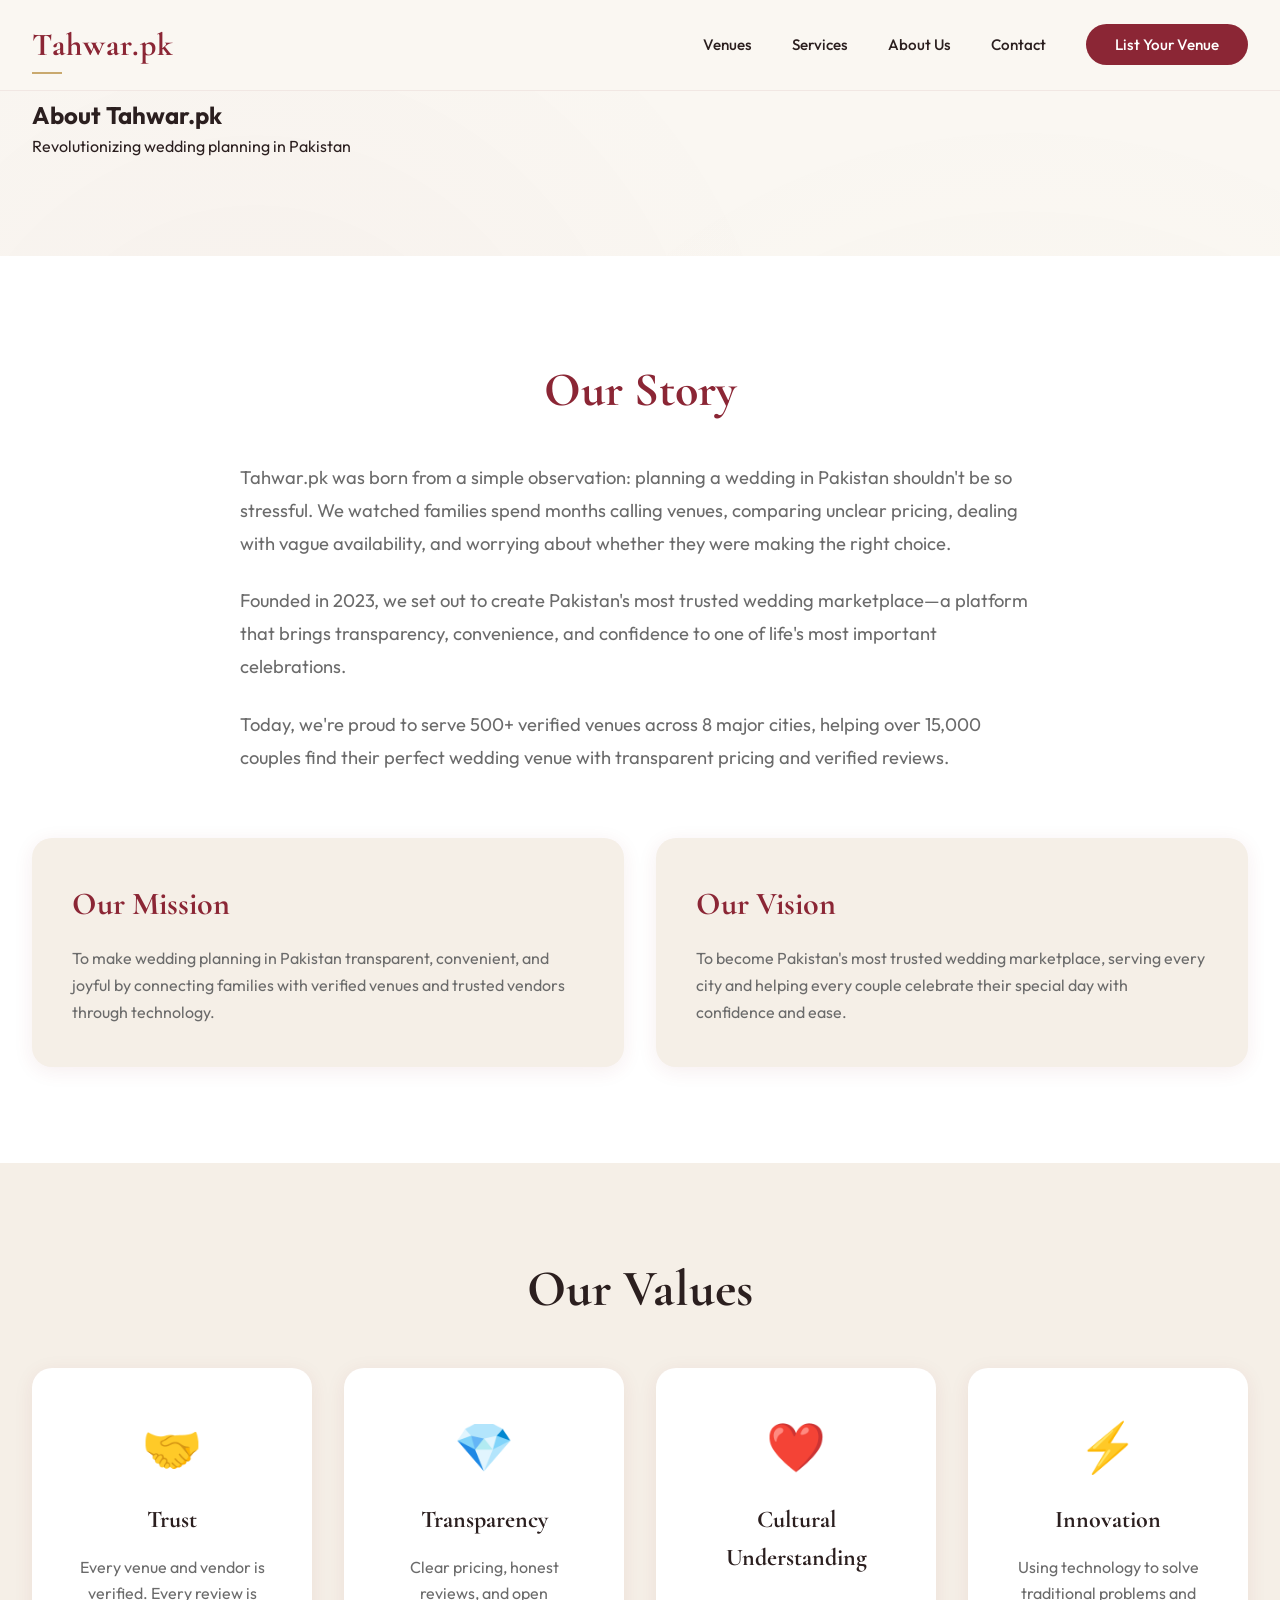
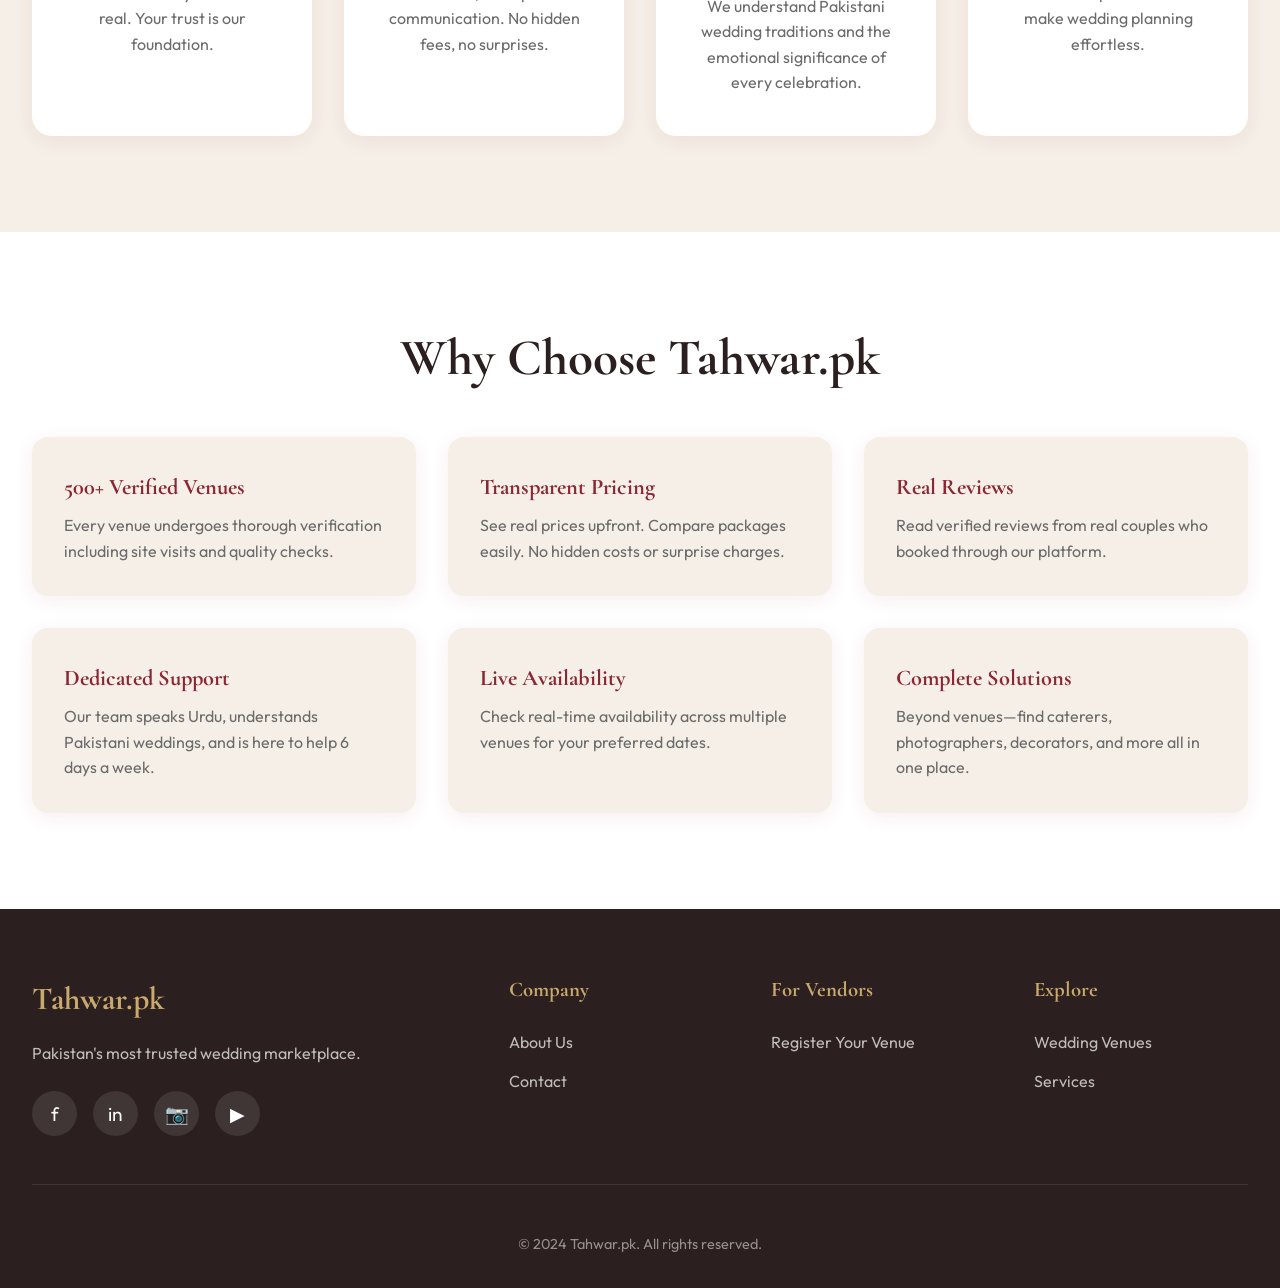
==== about.html @ 27d8d193 "Add files via upload" ====
<!DOCTYPE html>
<html lang="en">
<head>
    <meta charset="UTF-8">
    <meta name="viewport" content="width=device-width, initial-scale=1.0">
    <title>About Us - Tahwar.pk</title>
    <link rel="preconnect" href="https://fonts.googleapis.com">
    <link rel="preconnect" href="https://fonts.gstatic.com" crossorigin>
    <link href="https://fonts.googleapis.com/css2?family=Cormorant+Garamond:wght@400;500;600;700&family=Outfit:wght@300;400;500;600;700&display=swap" rel="stylesheet">
    <link rel="stylesheet" href="css/styles.css">
    <link rel="stylesheet" href="css/about.css">
</head>
<body>
    <div class="pattern-overlay"></div>
    <nav id="navbar">
        <div class="nav-container">
            <a href="index.html" class="logo">Tahwar.pk</a>
            <ul class="nav-links">
                <li><a href="venues.html">Venues</a></li>
                <li><a href="services.html">Services</a></li>
                <li><a href="about.html">About Us</a></li>
                <li><a href="contact.html">Contact</a></li>
                <li><a href="vendor-registration.html" class="vendor-btn">List Your Venue</a></li>
            </ul>
            <div class="mobile-menu" onclick="TahwarApp.toggleMobileMenu()">
                <span></span><span></span><span></span>
            </div>
        </div>
    </nav>
    
    <section class="page-header">
        <div class="container">
            <h1>About Tahwar.pk</h1>
            <p>Revolutionizing wedding planning in Pakistan</p>
        </div>
    </section>
    
    <section class="about-story">
        <div class="container">
            <div class="about-content">
                <h2>Our Story</h2>
                <p>Tahwar.pk was born from a simple observation: planning a wedding in Pakistan shouldn't be so stressful. We watched families spend months calling venues, comparing unclear pricing, dealing with vague availability, and worrying about whether they were making the right choice.</p>
                <p>Founded in 2023, we set out to create Pakistan's most trusted wedding marketplace—a platform that brings transparency, convenience, and confidence to one of life's most important celebrations.</p>
                <p>Today, we're proud to serve 500+ verified venues across 8 major cities, helping over 15,000 couples find their perfect wedding venue with transparent pricing and verified reviews.</p>
            </div>
            
            <div class="about-mission">
                <div class="mission-card">
                    <h3>Our Mission</h3>
                    <p>To make wedding planning in Pakistan transparent, convenient, and joyful by connecting families with verified venues and trusted vendors through technology.</p>
                </div>
                
                <div class="mission-card">
                    <h3>Our Vision</h3>
                    <p>To become Pakistan's most trusted wedding marketplace, serving every city and helping every couple celebrate their special day with confidence and ease.</p>
                </div>
            </div>
        </div>
    </section>
    
    <section class="about-values">
        <div class="container">
            <h2 class="section-title text-center">Our Values</h2>
            <div class="values-grid">
                <div class="value-card">
                    <div class="value-icon">🤝</div>
                    <h3>Trust</h3>
                    <p>Every venue and vendor is verified. Every review is real. Your trust is our foundation.</p>
                </div>
                
                <div class="value-card">
                    <div class="value-icon">💎</div>
                    <h3>Transparency</h3>
                    <p>Clear pricing, honest reviews, and open communication. No hidden fees, no surprises.</p>
                </div>
                
                <div class="value-card">
                    <div class="value-icon">❤️</div>
                    <h3>Cultural Understanding</h3>
                    <p>We understand Pakistani wedding traditions and the emotional significance of every celebration.</p>
                </div>
                
                <div class="value-card">
                    <div class="value-icon">⚡</div>
                    <h3>Innovation</h3>
                    <p>Using technology to solve traditional problems and make wedding planning effortless.</p>
                </div>
            </div>
        </div>
    </section>
    
    <section class="about-team">
        <div class="container">
            <h2 class="section-title text-center">Why Choose Tahwar.pk</h2>
            <div class="benefits-grid">
                <div class="benefit-card">
                    <h3>500+ Verified Venues</h3>
                    <p>Every venue undergoes thorough verification including site visits and quality checks.</p>
                </div>
                
                <div class="benefit-card">
                    <h3>Transparent Pricing</h3>
                    <p>See real prices upfront. Compare packages easily. No hidden costs or surprise charges.</p>
                </div>
                
                <div class="benefit-card">
                    <h3>Real Reviews</h3>
                    <p>Read verified reviews from real couples who booked through our platform.</p>
                </div>
                
                <div class="benefit-card">
                    <h3>Dedicated Support</h3>
                    <p>Our team speaks Urdu, understands Pakistani weddings, and is here to help 6 days a week.</p>
                </div>
                
                <div class="benefit-card">
                    <h3>Live Availability</h3>
                    <p>Check real-time availability across multiple venues for your preferred dates.</p>
                </div>
                
                <div class="benefit-card">
                    <h3>Complete Solutions</h3>
                    <p>Beyond venues—find caterers, photographers, decorators, and more all in one place.</p>
                </div>
            </div>
        </div>
    </section>
    
    <footer>
        <div class="footer-container">
            <div class="footer-main">
                <div class="footer-brand">
                    <h3>Tahwar.pk</h3>
                    <p>Pakistan's most trusted wedding marketplace.</p>
                    <div class="social-links">
                        <a href="#" class="social-link">f</a>
                        <a href="#" class="social-link">in</a>
                        <a href="#" class="social-link">📷</a>
                        <a href="#" class="social-link">▶</a>
                    </div>
                </div>
                <div class="footer-links">
                    <h4>Company</h4>
                    <ul>
                        <li><a href="about.html">About Us</a></li>
                        <li><a href="contact.html">Contact</a></li>
                    </ul>
                </div>
                <div class="footer-links">
                    <h4>For Vendors</h4>
                    <ul>
                        <li><a href="vendor-registration.html">Register Your Venue</a></li>
                    </ul>
                </div>
                <div class="footer-links">
                    <h4>Explore</h4>
                    <ul>
                        <li><a href="venues.html">Wedding Venues</a></li>
                        <li><a href="services.html">Services</a></li>
                    </ul>
                </div>
            </div>
            <div class="footer-bottom">
                <p>© 2024 Tahwar.pk. All rights reserved.</p>
            </div>
        </div>
    </footer>
    <script src="js/main.js"></script>
</body>
</html>
---- css/styles.css ----
/* ============================================
   TAHWAR.PK - MAIN STYLESHEET
   ============================================ */

/* CSS Variables */
:root {
    /* Brand Colors */
    --ivory: #FAF7F2;
    --soft-cream: #F5EFE7;
    --maroon: #8B2635;
    --deep-maroon: #6B1E2A;
    --gold: #C9A96E;
    --muted-gold: #B89A5F;
    --warm-black: #2B1F1F;
    --soft-gray: #6B6B6B;
    --light-gray: #E8E4DC;
    --rose-gold: #D4A574;
    --blush: #F4E8E2;
    
    /* Shadows */
    --shadow-soft: 0 4px 20px rgba(139, 38, 53, 0.08);
    --shadow-medium: 0 8px 40px rgba(139, 38, 53, 0.12);
    --shadow-strong: 0 12px 50px rgba(139, 38, 53, 0.18);
    
    /* Typography */
    --font-display: 'Cormorant Garamond', serif;
    --font-body: 'Outfit', sans-serif;
}

/* Reset & Base Styles */
* {
    margin: 0;
    padding: 0;
    box-sizing: border-box;
}

body {
    font-family: var(--font-body);
    background-color: var(--ivory);
    color: var(--warm-black);
    line-height: 1.6;
    overflow-x: hidden;
}

/* Decorative Pattern Background */
.pattern-overlay {
    position: fixed;
    top: 0;
    left: 0;
    width: 100%;
    height: 100%;
    background-image: 
        radial-gradient(circle at 20% 50%, rgba(139, 38, 53, 0.03) 0%, transparent 50%),
        radial-gradient(circle at 80% 80%, rgba(201, 169, 110, 0.03) 0%, transparent 50%);
    pointer-events: none;
    z-index: 0;
}

/* Navigation */
nav {
    position: fixed;
    top: 0;
    width: 100%;
    background: rgba(250, 247, 242, 0.95);
    backdrop-filter: blur(20px);
    z-index: 1000;
    border-bottom: 1px solid rgba(139, 38, 53, 0.08);
    transition: all 0.3s ease;
}

nav.scrolled {
    background: rgba(250, 247, 242, 0.98);
    box-shadow: var(--shadow-soft);
}

.nav-container {
    max-width: 1400px;
    margin: 0 auto;
    padding: 1.2rem 2rem;
    display: flex;
    justify-content: space-between;
    align-items: center;
}

.logo {
    font-family: var(--font-display);
    font-size: 2rem;
    font-weight: 700;
    color: var(--maroon);
    text-decoration: none;
    letter-spacing: 1px;
    position: relative;
}

.logo::after {
    content: '';
    position: absolute;
    bottom: -4px;
    left: 0;
    width: 30px;
    height: 2px;
    background: var(--gold);
}

.nav-links {
    display: flex;
    gap: 2.5rem;
    align-items: center;
    list-style: none;
}

.nav-links a {
    text-decoration: none;
    color: var(--warm-black);
    font-weight: 500;
    font-size: 0.95rem;
    transition: color 0.3s ease;
    position: relative;
}

.nav-links a:hover {
    color: var(--maroon);
}

.nav-links a::after {
    content: '';
    position: absolute;
    bottom: -4px;
    left: 0;
    width: 0;
    height: 2px;
    background: var(--gold);
    transition: width 0.3s ease;
}

.nav-links a:hover::after {
    width: 100%;
}

.vendor-btn {
    background: var(--maroon);
    color: white !important;
    padding: 0.7rem 1.8rem;
    border-radius: 50px;
    font-weight: 600;
    transition: all 0.3s ease;
}

.vendor-btn:hover {
    background: var(--deep-maroon);
    transform: translateY(-2px);
    box-shadow: var(--shadow-medium);
}

.vendor-btn::after {
    display: none;
}

.mobile-menu {
    display: none;
    flex-direction: column;
    gap: 5px;
    cursor: pointer;
}

.mobile-menu span {
    width: 25px;
    height: 3px;
    background: var(--maroon);
    transition: all 0.3s ease;
}

.mobile-nav {
    display: none;
    position: fixed;
    top: 80px;
    left: 0;
    width: 100%;
    background: white;
    box-shadow: var(--shadow-medium);
    padding: 2rem;
    z-index: 999;
}

.mobile-nav.active {
    display: block;
    animation: slideDown 0.3s ease-out;
}

@keyframes slideDown {
    from {
        opacity: 0;
        transform: translateY(-20px);
    }
    to {
        opacity: 1;
        transform: translateY(0);
    }
}

.mobile-nav ul {
    list-style: none;
    display: flex;
    flex-direction: column;
    gap: 1.5rem;
}

.mobile-nav a {
    color: var(--warm-black);
    text-decoration: none;
    font-weight: 500;
    font-size: 1.1rem;
}

/* Section Styles */
section {
    position: relative;
    z-index: 1;
    padding: 6rem 2rem;
}

.container {
    max-width: 1300px;
    margin: 0 auto;
}

.section-header {
    text-align: center;
    margin-bottom: 4rem;
}

.section-label {
    color: var(--gold);
    font-size: 0.95rem;
    font-weight: 600;
    text-transform: uppercase;
    letter-spacing: 2px;
    margin-bottom: 1rem;
}

.section-title {
    font-family: var(--font-display);
    font-size: clamp(2rem, 4vw, 3.5rem);
    font-weight: 700;
    color: var(--warm-black);
    margin-bottom: 1rem;
    line-height: 1.2;
}

.section-description {
    font-size: 1.15rem;
    color: var(--soft-gray);
    max-width: 700px;
    margin: 0 auto;
    line-height: 1.7;
}

/* Buttons */
.btn {
    padding: 1.1rem 2.5rem;
    border-radius: 50px;
    font-weight: 600;
    font-size: 1rem;
    text-decoration: none;
    transition: all 0.3s ease;
    cursor: pointer;
    border: none;
    display: inline-flex;
    align-items: center;
    gap: 0.5rem;
    font-family: var(--font-body);
}

.btn-primary {
    background: var(--maroon);
    color: white;
    box-shadow: var(--shadow-soft);
}

.btn-primary:hover {
    background: var(--deep-maroon);
    transform: translateY(-3px);
    box-shadow: var(--shadow-medium);
}

.btn-secondary {
    background: transparent;
    color: var(--maroon);
    border: 2px solid var(--maroon);
}

.btn-secondary:hover {
    background: var(--maroon);
    color: white;
    transform: translateY(-3px);
}

.btn-white {
    background: white;
    color: var(--maroon);
    box-shadow: 0 4px 20px rgba(0, 0, 0, 0.2);
}

.btn-white:hover {
    background: var(--soft-cream);
    transform: translateY(-3px);
    box-shadow: 0 8px 30px rgba(0, 0, 0, 0.25);
}

/* Forms */
.form-group {
    margin-bottom: 1.5rem;
}

.form-group label {
    display: block;
    margin-bottom: 0.5rem;
    font-weight: 600;
    color: var(--warm-black);
}

.form-group input,
.form-group select,
.form-group textarea {
    width: 100%;
    padding: 1rem;
    border: 2px solid var(--light-gray);
    border-radius: 12px;
    font-family: var(--font-body);
    font-size: 1rem;
    transition: all 0.3s ease;
}

.form-group input:focus,
.form-group select:focus,
.form-group textarea:focus {
    outline: none;
    border-color: var(--maroon);
    box-shadow: 0 0 0 3px rgba(139, 38, 53, 0.1);
}

.form-group textarea {
    resize: vertical;
    min-height: 120px;
}

/* Cards */
.card {
    background: white;
    border-radius: 20px;
    padding: 2rem;
    box-shadow: var(--shadow-soft);
    transition: all 0.3s ease;
    border: 1px solid var(--light-gray);
}

.card:hover {
    transform: translateY(-5px);
    box-shadow: var(--shadow-medium);
}

/* Footer */
footer {
    background: var(--warm-black);
    color: white;
    padding: 4rem 2rem 2rem;
}

.footer-container {
    max-width: 1300px;
    margin: 0 auto;
}

.footer-main {
    display: grid;
    grid-template-columns: 2fr 1fr 1fr 1fr;
    gap: 3rem;
    margin-bottom: 3rem;
    padding-bottom: 3rem;
    border-bottom: 1px solid rgba(255, 255, 255, 0.1);
}

.footer-brand h3 {
    font-family: var(--font-display);
    font-size: 2rem;
    color: var(--gold);
    margin-bottom: 1rem;
}

.footer-brand p {
    color: rgba(255, 255, 255, 0.7);
    line-height: 1.7;
    margin-bottom: 1.5rem;
}

.social-links {
    display: flex;
    gap: 1rem;
}

.social-link {
    width: 45px;
    height: 45px;
    background: rgba(255, 255, 255, 0.1);
    border-radius: 50%;
    display: flex;
    align-items: center;
    justify-content: center;
    color: white;
    text-decoration: none;
    transition: all 0.3s ease;
    font-size: 1.2rem;
}

.social-link:hover {
    background: var(--gold);
    transform: translateY(-3px);
}

.footer-links h4 {
    font-family: var(--font-display);
    font-size: 1.3rem;
    margin-bottom: 1.5rem;
    color: var(--gold);
}

.footer-links ul {
    list-style: none;
}

.footer-links li {
    margin-bottom: 0.8rem;
}

.footer-links a {
    color: rgba(255, 255, 255, 0.7);
    text-decoration: none;
    transition: all 0.3s ease;
}

.footer-links a:hover {
    color: white;
    padding-left: 5px;
}

.footer-bottom {
    text-align: center;
    color: rgba(255, 255, 255, 0.5);
    font-size: 0.9rem;
}

/* Scroll Animations */
.scroll-reveal {
    opacity: 0;
    transform: translateY(30px);
    transition: all 0.6s ease-out;
}

.scroll-reveal.revealed {
    opacity: 1;
    transform: translateY(0);
}

/* Fade In Animation */
@keyframes fadeIn {
    from { opacity: 0; }
    to { opacity: 1; }
}

@keyframes fadeInUp {
    from {
        opacity: 0;
        transform: translateY(40px);
    }
    to {
        opacity: 1;
        transform: translateY(0);
    }
}

/* Responsive Design */
@media (max-width: 1024px) {
    .footer-main {
        grid-template-columns: repeat(2, 1fr);
    }
}

@media (max-width: 768px) {
    .nav-links {
        display: none;
    }
    
    .mobile-menu {
        display: flex;
    }
    
    section {
        padding: 4rem 1.5rem;
    }
    
    .footer-main {
        grid-template-columns: 1fr;
    }
    
    .btn {
        width: 100%;
        justify-content: center;
    }
}

/* Loading States */
.loading {
    pointer-events: none;
    opacity: 0.6;
}

.spinner {
    border: 3px solid var(--light-gray);
    border-top: 3px solid var(--maroon);
    border-radius: 50%;
    width: 40px;
    height: 40px;
    animation: spin 1s linear infinite;
    margin: 2rem auto;
}

@keyframes spin {
    0% { transform: rotate(0deg); }
    100% { transform: rotate(360deg); }
}

/* Success & Error Messages */
.alert {
    padding: 1rem 1.5rem;
    border-radius: 12px;
    margin-bottom: 1.5rem;
    display: flex;
    align-items: center;
    gap: 1rem;
}

.alert-success {
    background: #d4edda;
    color: #155724;
    border: 1px solid #c3e6cb;
}

.alert-error {
    background: #f8d7da;
    color: #721c24;
    border: 1px solid #f5c6cb;
}

.alert-info {
    background: #d1ecf1;
    color: #0c5460;
    border: 1px solid #bee5eb;
}

/* Utility Classes */
.text-center {
    text-align: center;
}

.mt-1 { margin-top: 1rem; }
.mt-2 { margin-top: 2rem; }
.mt-3 { margin-top: 3rem; }
.mb-1 { margin-bottom: 1rem; }
.mb-2 { margin-bottom: 2rem; }
.mb-3 { margin-bottom: 3rem; }

.hidden {
    display: none;
}

.flex {
    display: flex;
}

.flex-center {
    display: flex;
    justify-content: center;
    align-items: center;
}

.gap-1 { gap: 1rem; }
.gap-2 { gap: 2rem; }
.gap-3 { gap: 3rem; }
---- css/about.css ----
.about-story {
    padding: 6rem 2rem;
    background: white;
}

.about-content {
    max-width: 800px;
    margin: 0 auto 4rem;
}

.about-content h2 {
    font-family: var(--font-display);
    font-size: 3rem;
    color: var(--maroon);
    margin-bottom: 2rem;
    text-align: center;
}

.about-content p {
    font-size: 1.15rem;
    line-height: 1.8;
    color: var(--soft-gray);
    margin-bottom: 1.5rem;
}

.about-mission {
    display: grid;
    grid-template-columns: repeat(auto-fit, minmax(300px, 1fr));
    gap: 2rem;
    margin-top: 3rem;
}

.mission-card {
    background: var(--soft-cream);
    padding: 2.5rem;
    border-radius: 20px;
    box-shadow: var(--shadow-soft);
}

.mission-card h3 {
    font-family: var(--font-display);
    font-size: 2rem;
    color: var(--maroon);
    margin-bottom: 1rem;
}

.mission-card p {
    color: var(--soft-gray);
    line-height: 1.7;
}

.about-values {
    padding: 6rem 2rem;
    background: var(--soft-cream);
}

.values-grid {
    display: grid;
    grid-template-columns: repeat(auto-fit, minmax(250px, 1fr));
    gap: 2rem;
    margin-top: 3rem;
}

.value-card {
    background: white;
    padding: 2.5rem;
    border-radius: 20px;
    text-align: center;
    box-shadow: var(--shadow-soft);
    transition: all 0.3s ease;
}

.value-card:hover {
    transform: translateY(-5px);
    box-shadow: var(--shadow-medium);
}

.value-icon {
    font-size: 3rem;
    margin-bottom: 1rem;
}

.value-card h3 {
    font-family: var(--font-display);
    font-size: 1.5rem;
    color: var(--warm-black);
    margin-bottom: 1rem;
}

.value-card p {
    color: var(--soft-gray);
    line-height: 1.6;
}

.about-team {
    padding: 6rem 2rem;
    background: white;
}

.benefits-grid {
    display: grid;
    grid-template-columns: repeat(auto-fit, minmax(300px, 1fr));
    gap: 2rem;
    margin-top: 3rem;
}

.benefit-card {
    background: var(--soft-cream);
    padding: 2rem;
    border-radius: 16px;
    box-shadow: var(--shadow-soft);
}

.benefit-card h3 {
    font-family: var(--font-display);
    font-size: 1.4rem;
    color: var(--maroon);
    margin-bottom: 0.5rem;
}

.benefit-card p {
    color: var(--soft-gray);
    line-height: 1.6;
}
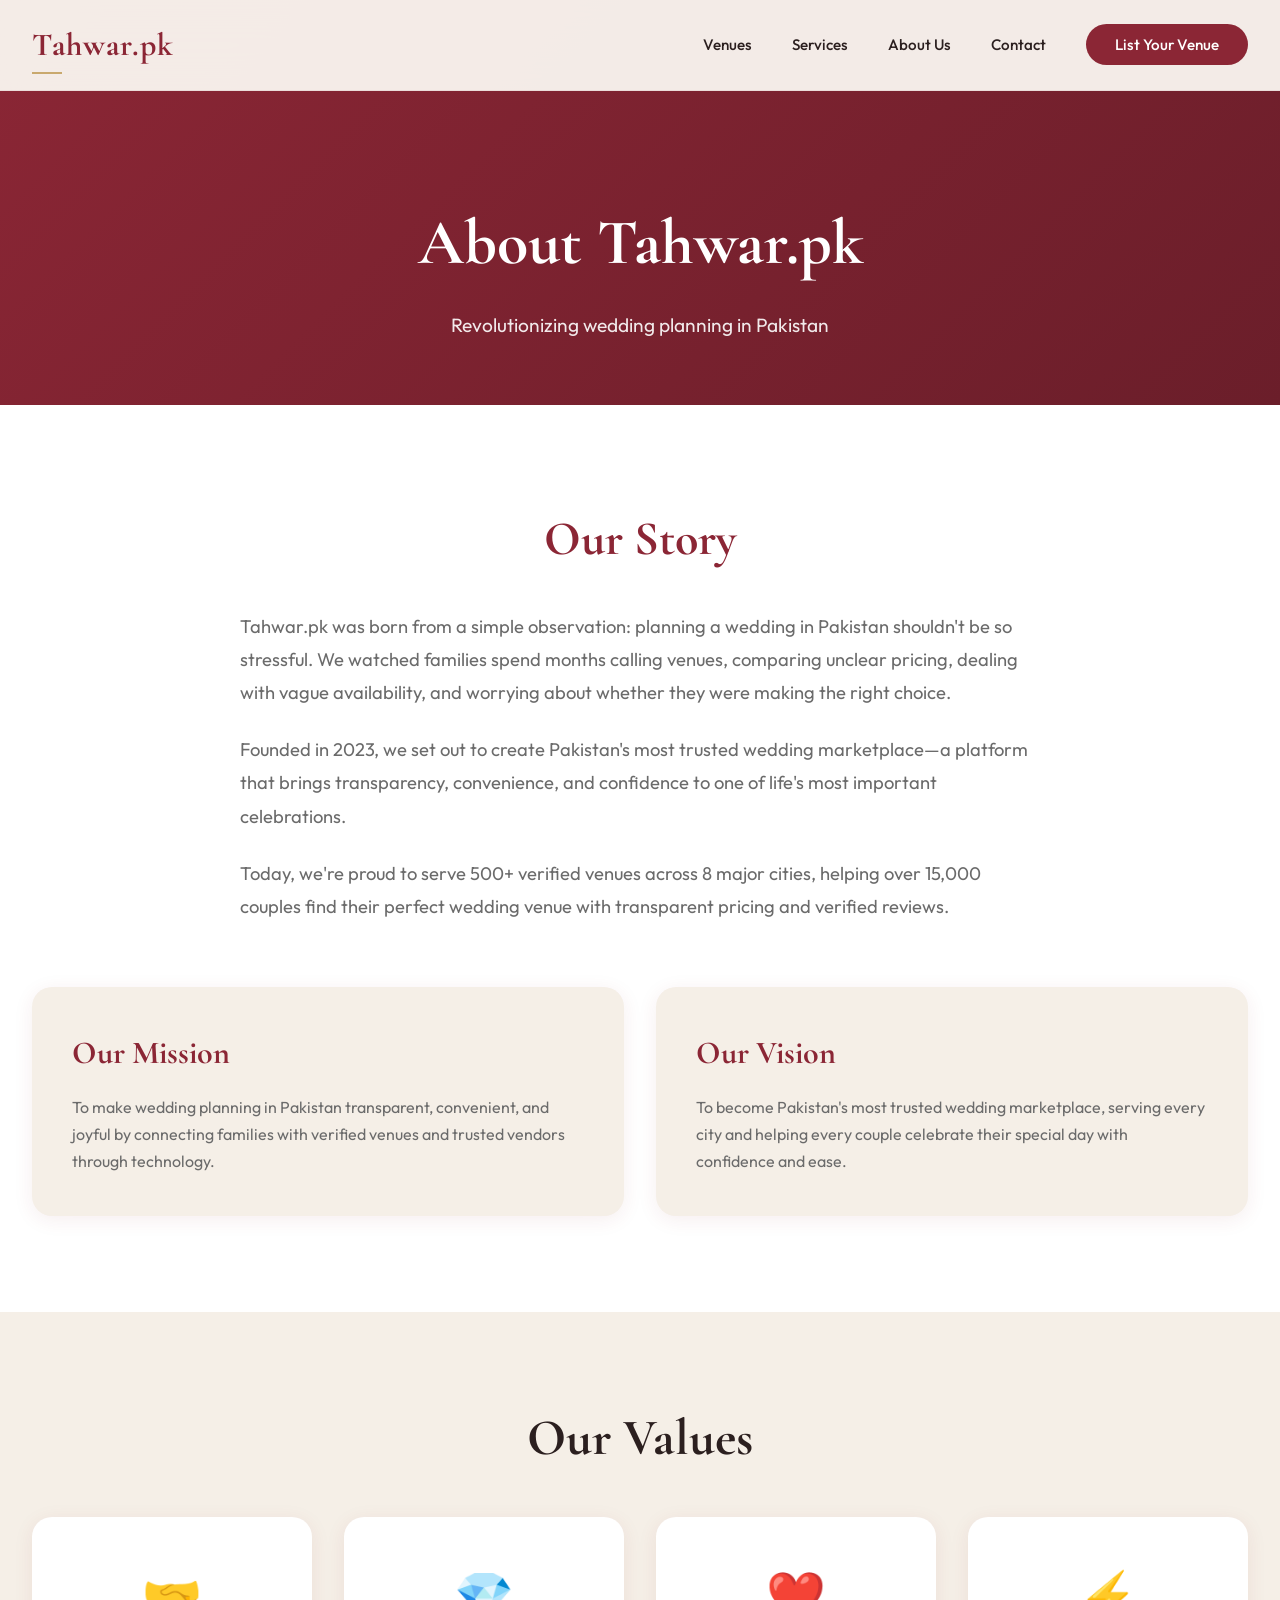
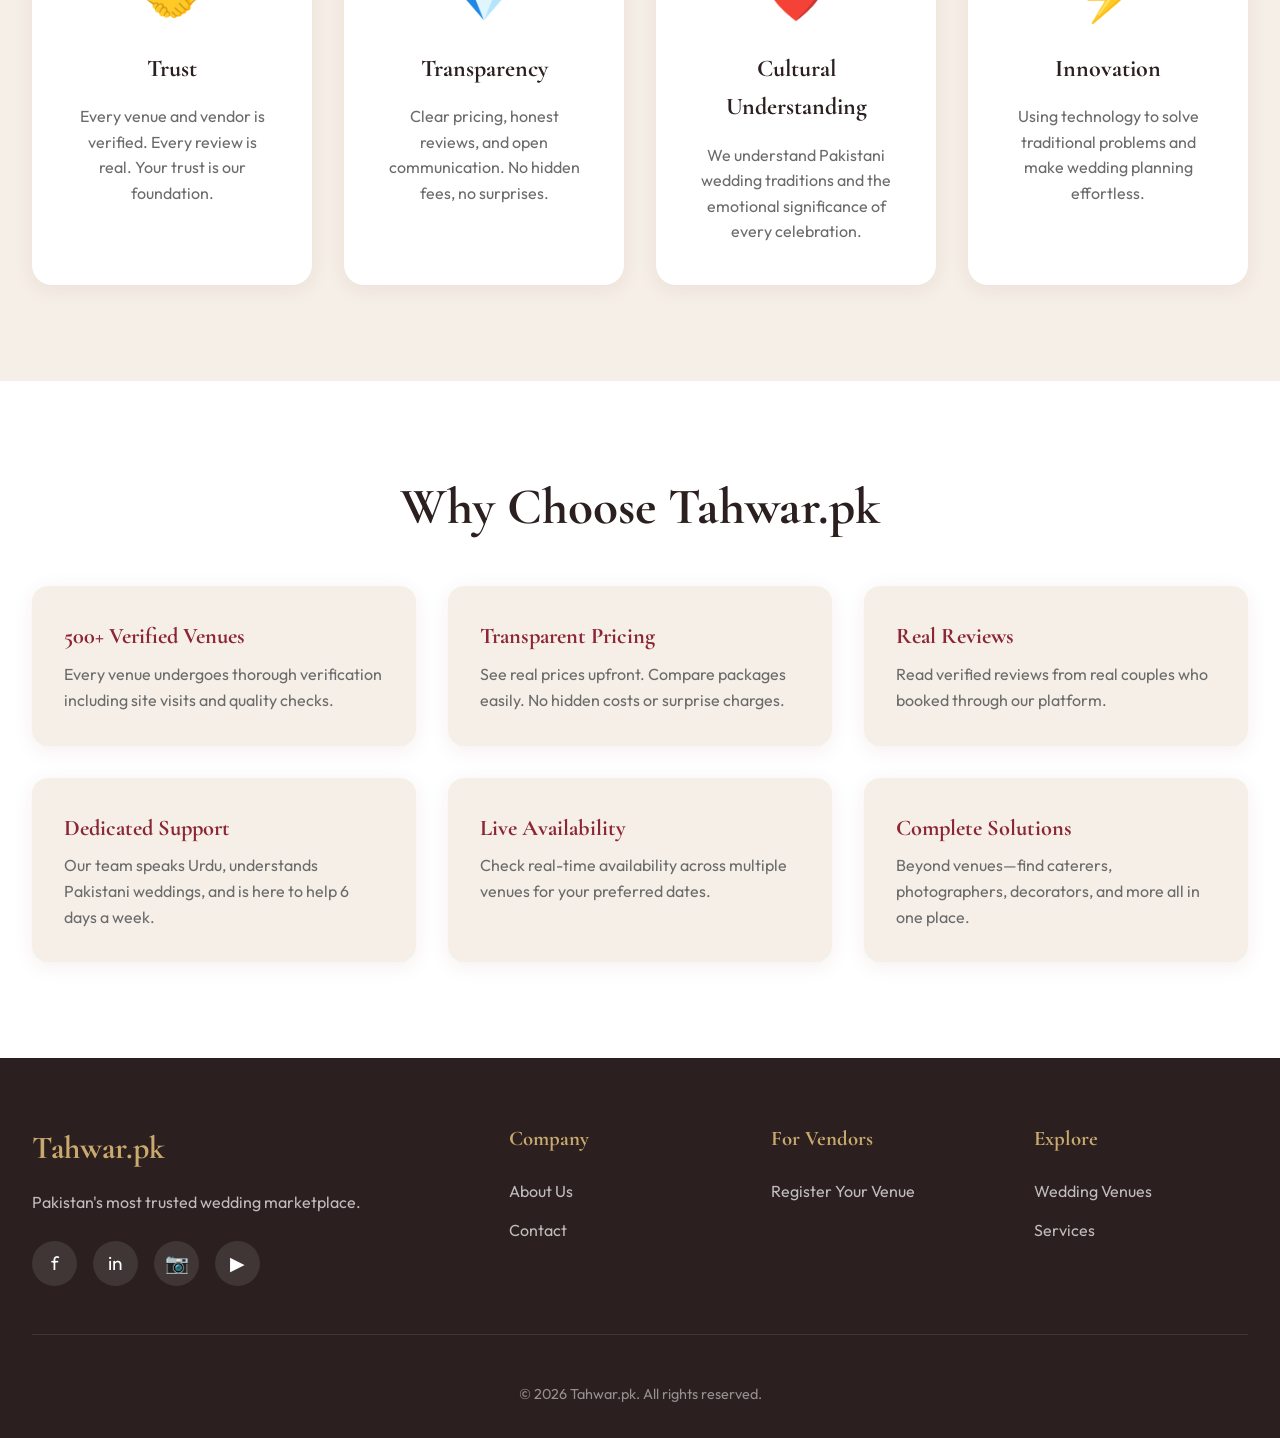
==== commit 9deb382b: "Update footer year to 2026 and fix mobile menu toggle" ====
--- a/about.html
+++ b/about.html
@@ -22,7 +22,7 @@
                 <li><a href="contact.html">Contact</a></li>
                 <li><a href="vendor-registration.html" class="vendor-btn">List Your Venue</a></li>
             </ul>
-            <div class="mobile-menu" onclick="TahwarApp.toggleMobileMenu()">
+            <div class="mobile-menu" onclick="toggleMobileMenu()">
                 <span></span><span></span><span></span>
             </div>
         </div>
@@ -161,7 +161,7 @@
                 </div>
             </div>
             <div class="footer-bottom">
-                <p>© 2024 Tahwar.pk. All rights reserved.</p>
+                <p>© 2026 Tahwar.pk. All rights reserved.</p>
             </div>
         </div>
     </footer>
--- a/css/styles.css
+++ b/css/styles.css
@@ -586,3 +586,32 @@
 .gap-1 { gap: 1rem; }
 .gap-2 { gap: 2rem; }
 .gap-3 { gap: 3rem; }
+
+/* ============================================
+   PAGE HEADER - FIXED PADDING FOR ALL PAGES
+   ============================================ */
+
+.page-header {
+    background: linear-gradient(135deg, var(--maroon) 0%, var(--deep-maroon) 100%);
+    padding: 12rem 2rem 4rem;
+    text-align: center;
+    color: white;
+    margin-top: 0;
+}
+
+.page-header h1 {
+    font-family: var(--font-display);
+    font-size: clamp(2.5rem, 5vw, 4rem);
+    margin-bottom: 1rem;
+}
+
+.page-header p {
+    font-size: 1.2rem;
+    opacity: 0.9;
+}
+
+@media (max-width: 768px) {
+    .page-header {
+        padding: 10rem 1.5rem 3rem;
+    }
+}
